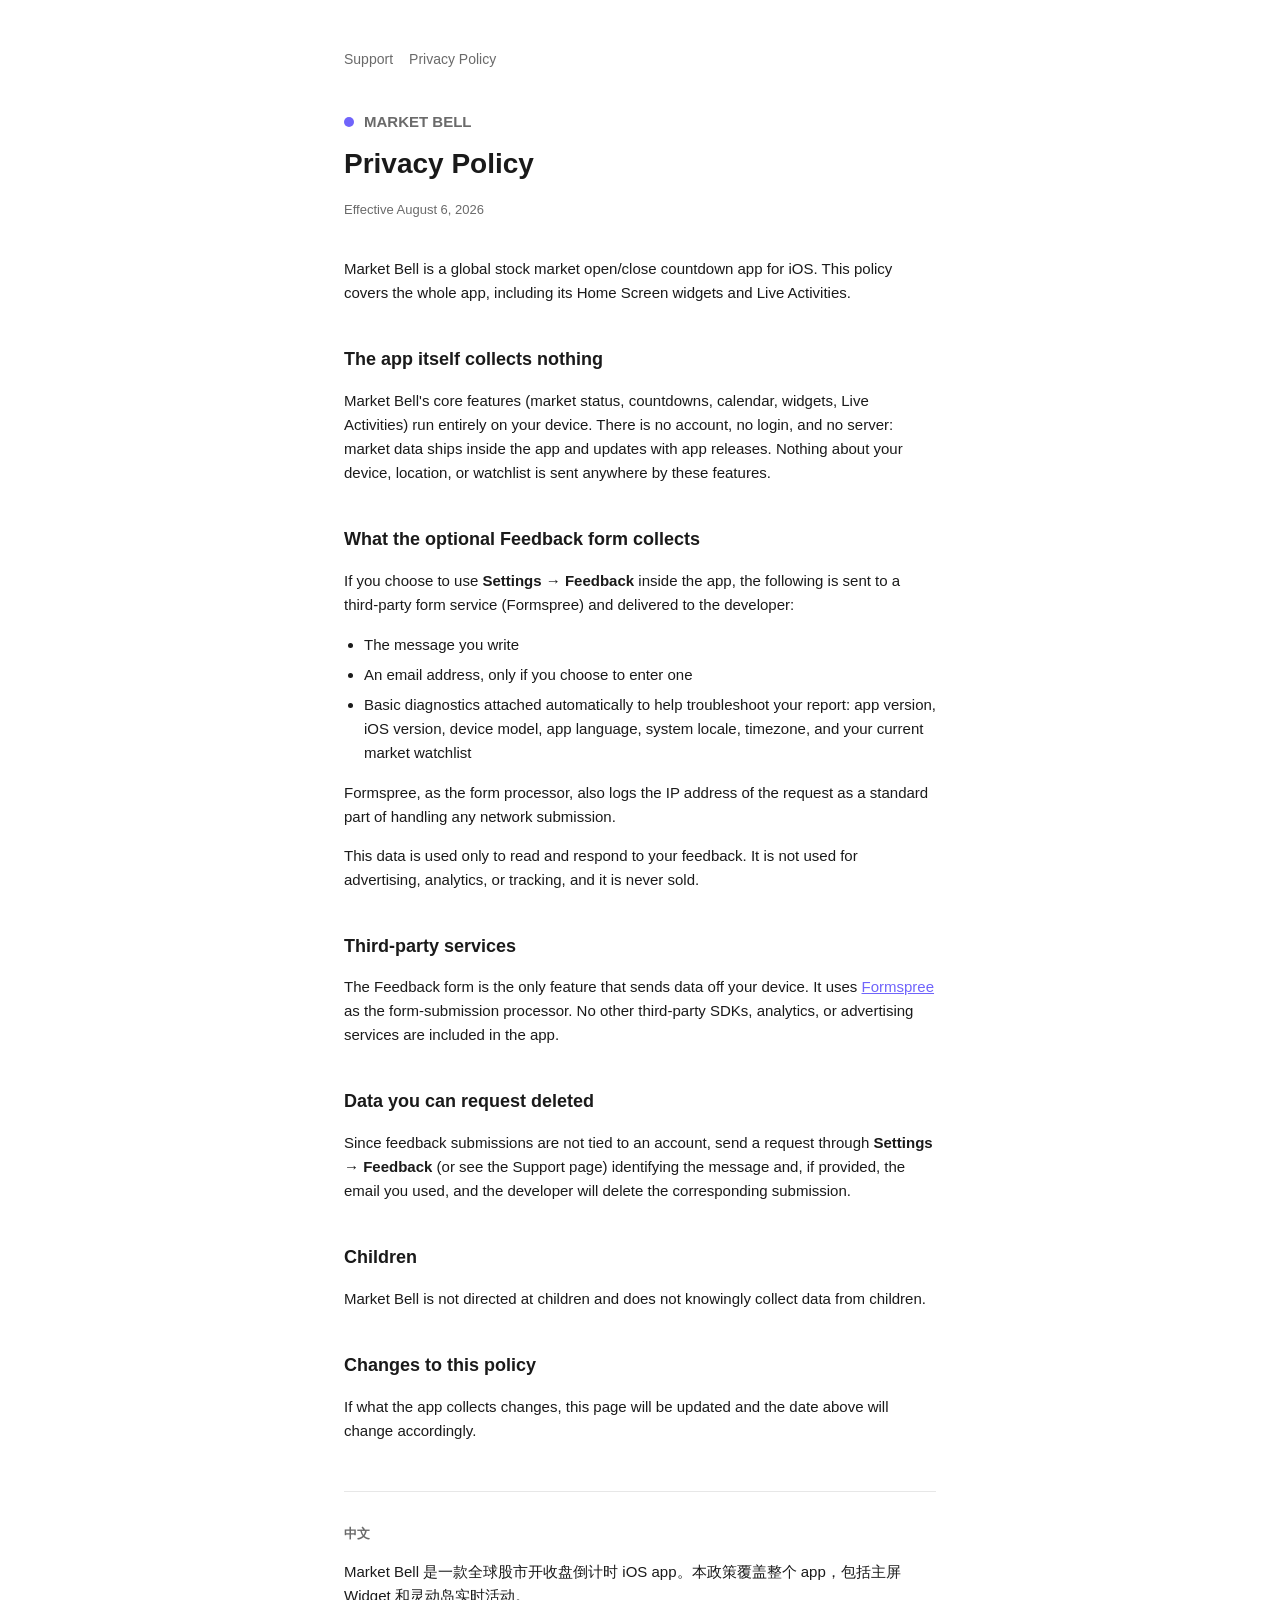
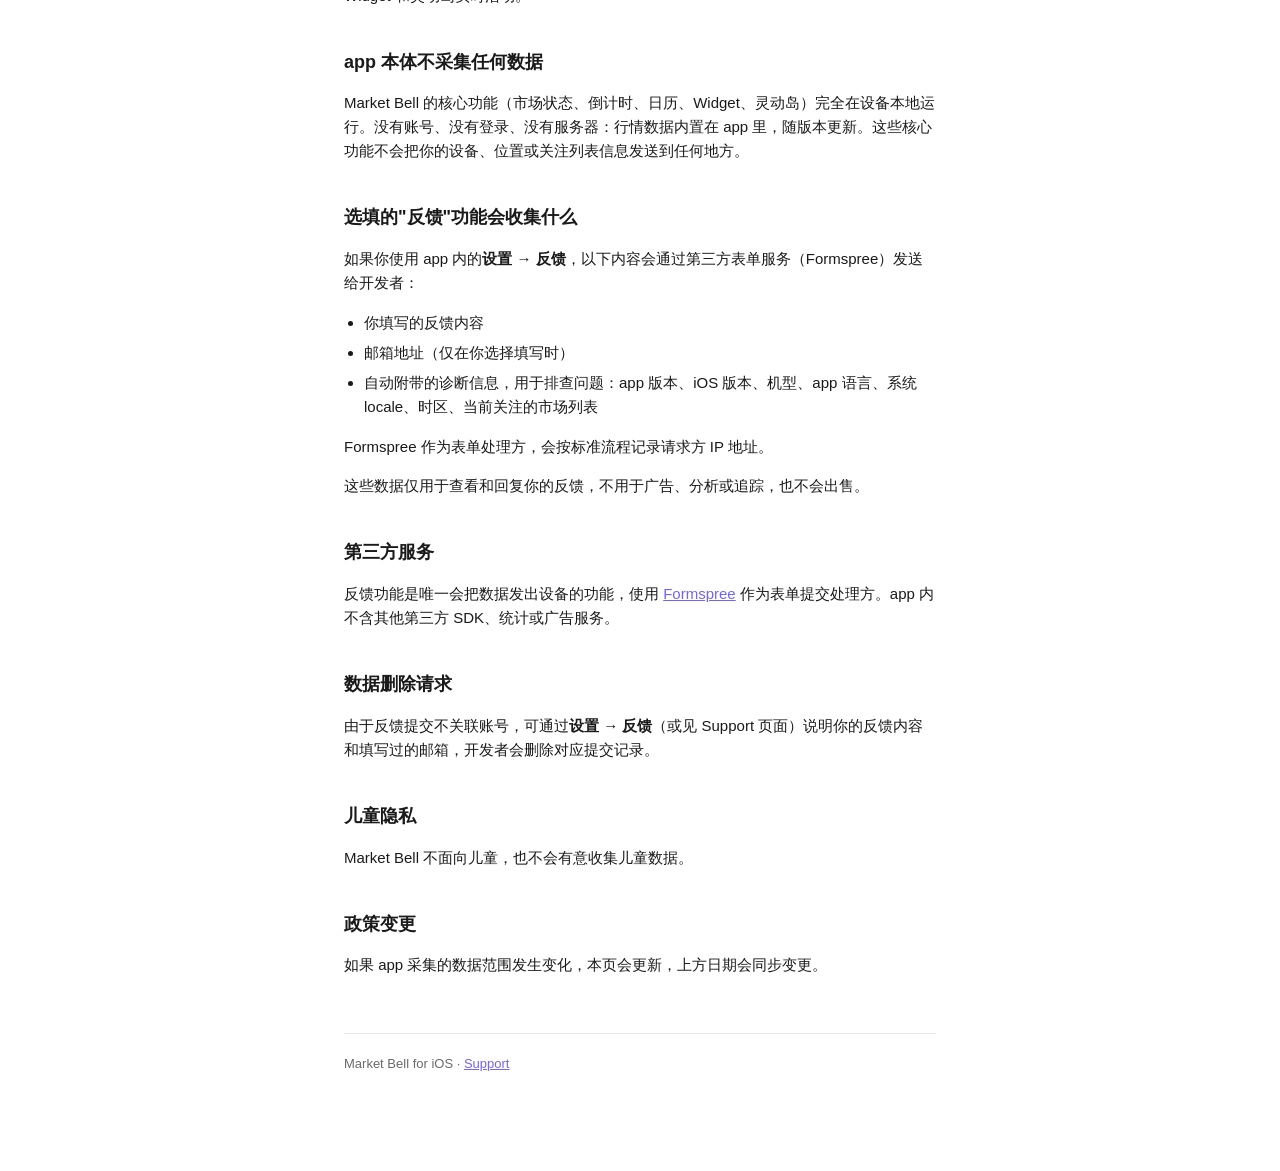
==== privacy.html @ 1024e010 "Market Bell support + privacy policy pages" ====
<!doctype html>
<html lang="en">
<head>
<meta charset="utf-8">
<meta name="viewport" content="width=device-width, initial-scale=1">
<title>Market Bell — Privacy Policy</title>
<link rel="stylesheet" href="style.css">
</head>
<body>
<div class="wrap">
  <nav class="top"><a href="index.html">Support</a><a href="privacy.html">Privacy Policy</a></nav>

  <div class="brand"><span class="dot"></span><span>MARKET BELL</span></div>
  <h1>Privacy Policy</h1>
  <p class="updated">Effective August 6, 2026</p>

  <p>Market Bell is a global stock market open/close countdown app for iOS. This policy covers the whole app, including its Home Screen widgets and Live Activities.</p>

  <h2>The app itself collects nothing</h2>
  <p>Market Bell's core features (market status, countdowns, calendar, widgets, Live Activities) run entirely on your device. There is no account, no login, and no server: market data ships inside the app and updates with app releases. Nothing about your device, location, or watchlist is sent anywhere by these features.</p>

  <h2>What the optional Feedback form collects</h2>
  <p>If you choose to use <strong>Settings → Feedback</strong> inside the app, the following is sent to a third-party form service (Formspree) and delivered to the developer:</p>
  <ul>
    <li>The message you write</li>
    <li>An email address, only if you choose to enter one</li>
    <li>Basic diagnostics attached automatically to help troubleshoot your report: app version, iOS version, device model, app language, system locale, timezone, and your current market watchlist</li>
  </ul>
  <p>Formspree, as the form processor, also logs the IP address of the request as a standard part of handling any network submission.</p>
  <p>This data is used only to read and respond to your feedback. It is not used for advertising, analytics, or tracking, and it is never sold.</p>

  <h2>Third-party services</h2>
  <p>The Feedback form is the only feature that sends data off your device. It uses <a href="https://formspree.io/legal/privacy-policy/">Formspree</a> as the form-submission processor. No other third-party SDKs, analytics, or advertising services are included in the app.</p>

  <h2>Data you can request deleted</h2>
  <p>Since feedback submissions are not tied to an account, send a request through <strong>Settings → Feedback</strong> (or see the Support page) identifying the message and, if provided, the email you used, and the developer will delete the corresponding submission.</p>

  <h2>Children</h2>
  <p>Market Bell is not directed at children and does not knowingly collect data from children.</p>

  <h2>Changes to this policy</h2>
  <p>If what the app collects changes, this page will be updated and the date above will change accordingly.</p>

  <h2 class="lang-switch">中文</h2>

  <p>Market Bell 是一款全球股市开收盘倒计时 iOS app。本政策覆盖整个 app，包括主屏 Widget 和灵动岛实时活动。</p>

  <h2>app 本体不采集任何数据</h2>
  <p>Market Bell 的核心功能（市场状态、倒计时、日历、Widget、灵动岛）完全在设备本地运行。没有账号、没有登录、没有服务器：行情数据内置在 app 里，随版本更新。这些核心功能不会把你的设备、位置或关注列表信息发送到任何地方。</p>

  <h2>选填的"反馈"功能会收集什么</h2>
  <p>如果你使用 app 内的<strong>设置 → 反馈</strong>，以下内容会通过第三方表单服务（Formspree）发送给开发者：</p>
  <ul>
    <li>你填写的反馈内容</li>
    <li>邮箱地址（仅在你选择填写时）</li>
    <li>自动附带的诊断信息，用于排查问题：app 版本、iOS 版本、机型、app 语言、系统 locale、时区、当前关注的市场列表</li>
  </ul>
  <p>Formspree 作为表单处理方，会按标准流程记录请求方 IP 地址。</p>
  <p>这些数据仅用于查看和回复你的反馈，不用于广告、分析或追踪，也不会出售。</p>

  <h2>第三方服务</h2>
  <p>反馈功能是唯一会把数据发出设备的功能，使用 <a href="https://formspree.io/legal/privacy-policy/">Formspree</a> 作为表单提交处理方。app 内不含其他第三方 SDK、统计或广告服务。</p>

  <h2>数据删除请求</h2>
  <p>由于反馈提交不关联账号，可通过<strong>设置 → 反馈</strong>（或见 Support 页面）说明你的反馈内容和填写过的邮箱，开发者会删除对应提交记录。</p>

  <h2>儿童隐私</h2>
  <p>Market Bell 不面向儿童，也不会有意收集儿童数据。</p>

  <h2>政策变更</h2>
  <p>如果 app 采集的数据范围发生变化，本页会更新，上方日期会同步变更。</p>

  <footer>Market Bell for iOS · <a href="index.html">Support</a></footer>
</div>
</body>
</html>
---- style.css ----
:root {
  color-scheme: light dark;
  --bg: #ffffff;
  --fg: #1a1a1a;
  --muted: #6a6a6a;
  --accent: #7064fb;
  --card: #f8f8f7;
  --border: #e7e7e7;
}
@media (prefers-color-scheme: dark) {
  :root {
    --bg: #111113;
    --fg: #f2f2f2;
    --muted: #9a9a9a;
    --accent: #a79bff;
    --card: #1b1b1e;
    --border: #2a2a2e;
  }
}
* { box-sizing: border-box; }
body {
  margin: 0;
  background: var(--bg);
  color: var(--fg);
  font-family: -apple-system, BlinkMacSystemFont, "Helvetica Neue", "PingFang SC", "Noto Sans", Arial, sans-serif;
  line-height: 1.6;
}
.wrap {
  max-width: 640px;
  margin: 0 auto;
  padding: 48px 24px 96px;
}
.brand {
  display: flex;
  align-items: center;
  gap: 10px;
  margin-bottom: 8px;
}
.brand .dot {
  width: 10px; height: 10px; border-radius: 50%;
  background: var(--accent);
  flex: none;
}
.brand span {
  font-weight: 600;
  font-size: 15px;
  color: var(--muted);
}
h1 {
  font-size: 28px;
  margin: 4px 0 4px;
}
.updated {
  color: var(--muted);
  font-size: 13px;
  margin-bottom: 36px;
}
h2 {
  font-size: 18px;
  margin: 36px 0 12px;
  padding-top: 4px;
}
h2.lang-switch {
  border-top: 1px solid var(--border);
  padding-top: 32px;
  margin-top: 48px;
  color: var(--muted);
  font-size: 13px;
  font-weight: 600;
  letter-spacing: 0.02em;
  text-transform: uppercase;
}
p, li { color: var(--fg); font-size: 15px; }
ul { padding-left: 20px; }
li { margin: 6px 0; }
a { color: var(--accent); }
.card {
  background: var(--card);
  border: 1px solid var(--border);
  border-radius: 14px;
  padding: 20px 22px;
  margin: 20px 0;
}
nav.top {
  margin-bottom: 40px;
  font-size: 14px;
}
nav.top a { margin-right: 16px; color: var(--muted); text-decoration: none; }
nav.top a:hover { color: var(--accent); }
footer {
  margin-top: 56px;
  padding-top: 20px;
  border-top: 1px solid var(--border);
  color: var(--muted);
  font-size: 13px;
}
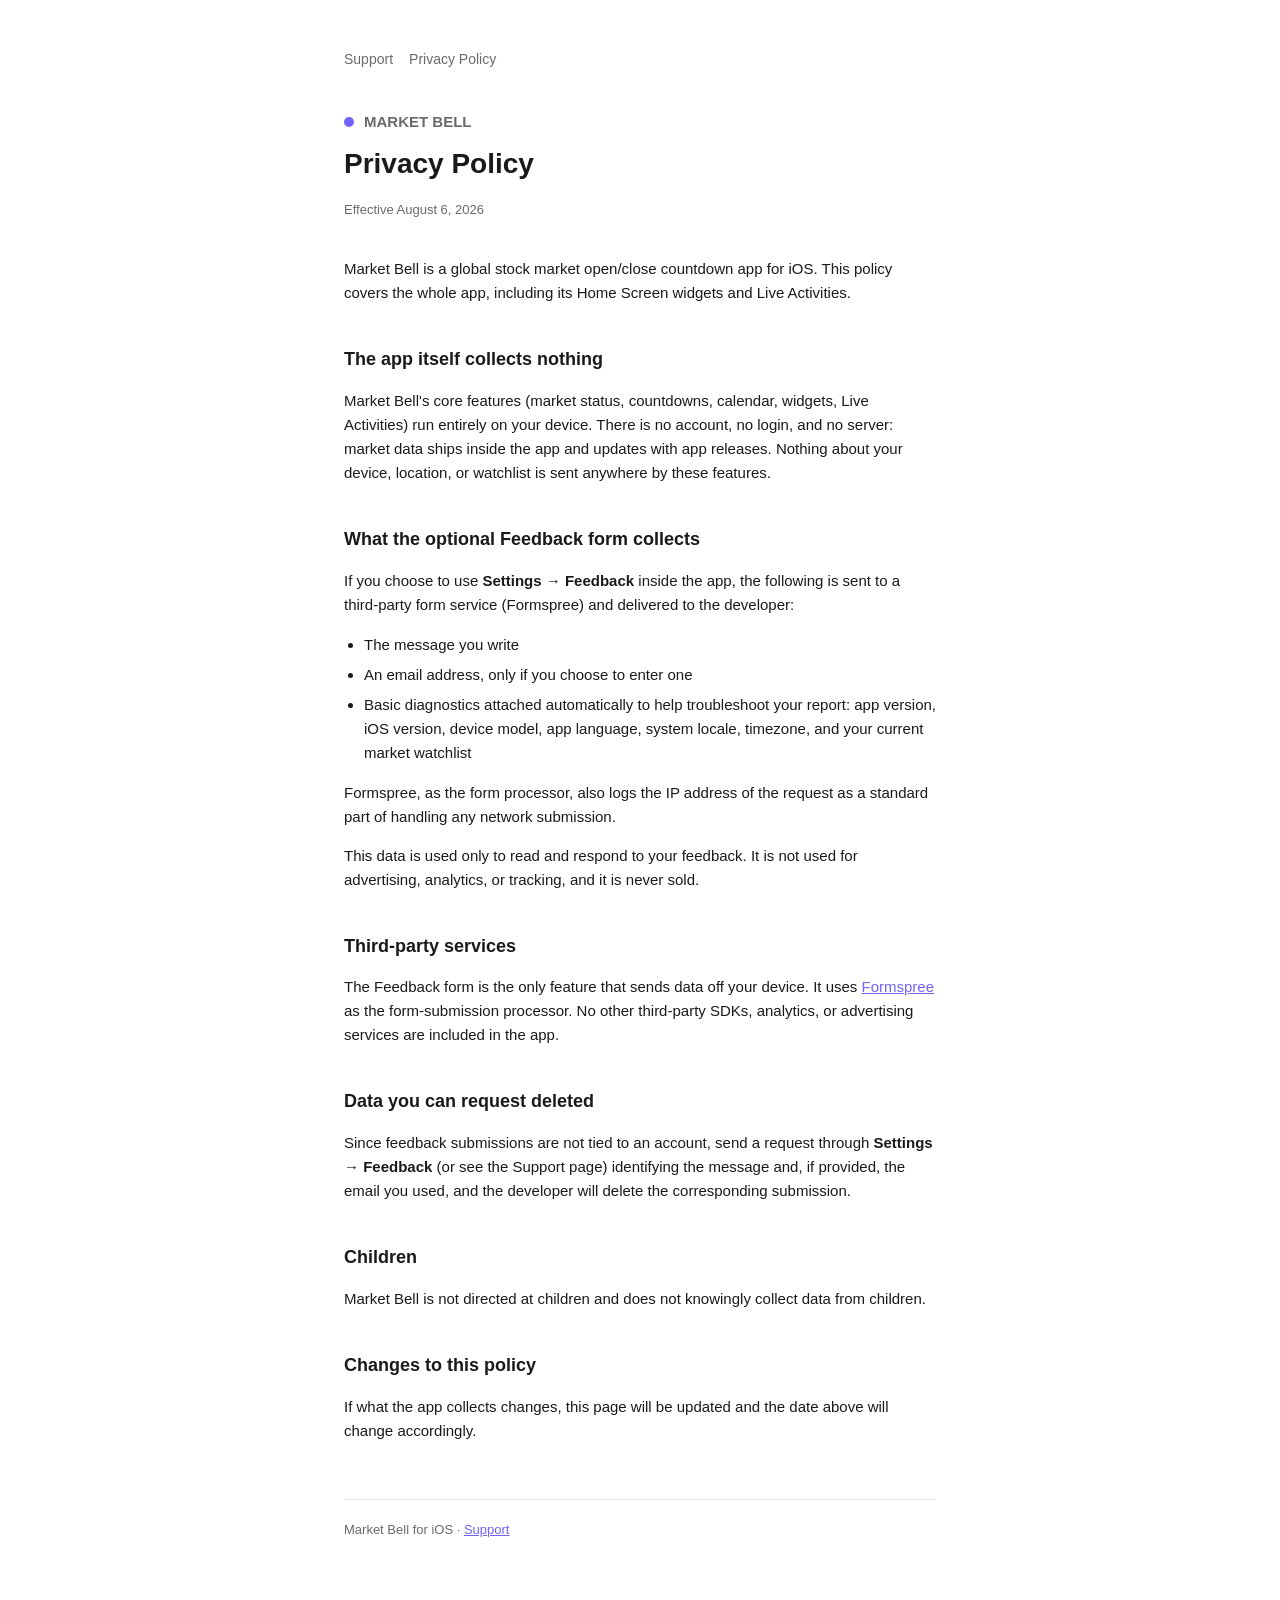
==== commit b57fb787: "Fix dot rendering (inline element ignoring width/height); English-only content" ====
--- a/privacy.html
+++ b/privacy.html
@@ -41,35 +41,6 @@
   <h2>Changes to this policy</h2>
   <p>If what the app collects changes, this page will be updated and the date above will change accordingly.</p>
 
-  <h2 class="lang-switch">中文</h2>
-
-  <p>Market Bell 是一款全球股市开收盘倒计时 iOS app。本政策覆盖整个 app，包括主屏 Widget 和灵动岛实时活动。</p>
-
-  <h2>app 本体不采集任何数据</h2>
-  <p>Market Bell 的核心功能（市场状态、倒计时、日历、Widget、灵动岛）完全在设备本地运行。没有账号、没有登录、没有服务器：行情数据内置在 app 里，随版本更新。这些核心功能不会把你的设备、位置或关注列表信息发送到任何地方。</p>
-
-  <h2>选填的"反馈"功能会收集什么</h2>
-  <p>如果你使用 app 内的<strong>设置 → 反馈</strong>，以下内容会通过第三方表单服务（Formspree）发送给开发者：</p>
-  <ul>
-    <li>你填写的反馈内容</li>
-    <li>邮箱地址（仅在你选择填写时）</li>
-    <li>自动附带的诊断信息，用于排查问题：app 版本、iOS 版本、机型、app 语言、系统 locale、时区、当前关注的市场列表</li>
-  </ul>
-  <p>Formspree 作为表单处理方，会按标准流程记录请求方 IP 地址。</p>
-  <p>这些数据仅用于查看和回复你的反馈，不用于广告、分析或追踪，也不会出售。</p>
-
-  <h2>第三方服务</h2>
-  <p>反馈功能是唯一会把数据发出设备的功能，使用 <a href="https://formspree.io/legal/privacy-policy/">Formspree</a> 作为表单提交处理方。app 内不含其他第三方 SDK、统计或广告服务。</p>
-
-  <h2>数据删除请求</h2>
-  <p>由于反馈提交不关联账号，可通过<strong>设置 → 反馈</strong>（或见 Support 页面）说明你的反馈内容和填写过的邮箱，开发者会删除对应提交记录。</p>
-
-  <h2>儿童隐私</h2>
-  <p>Market Bell 不面向儿童，也不会有意收集儿童数据。</p>
-
-  <h2>政策变更</h2>
-  <p>如果 app 采集的数据范围发生变化，本页会更新，上方日期会同步变更。</p>
-
   <footer>Market Bell for iOS · <a href="index.html">Support</a></footer>
 </div>
 </body>
--- a/style.css
+++ b/style.css
@@ -37,6 +37,7 @@
   margin-bottom: 8px;
 }
 .brand .dot {
+  display: inline-block;
   width: 10px; height: 10px; border-radius: 50%;
   background: var(--accent);
   flex: none;
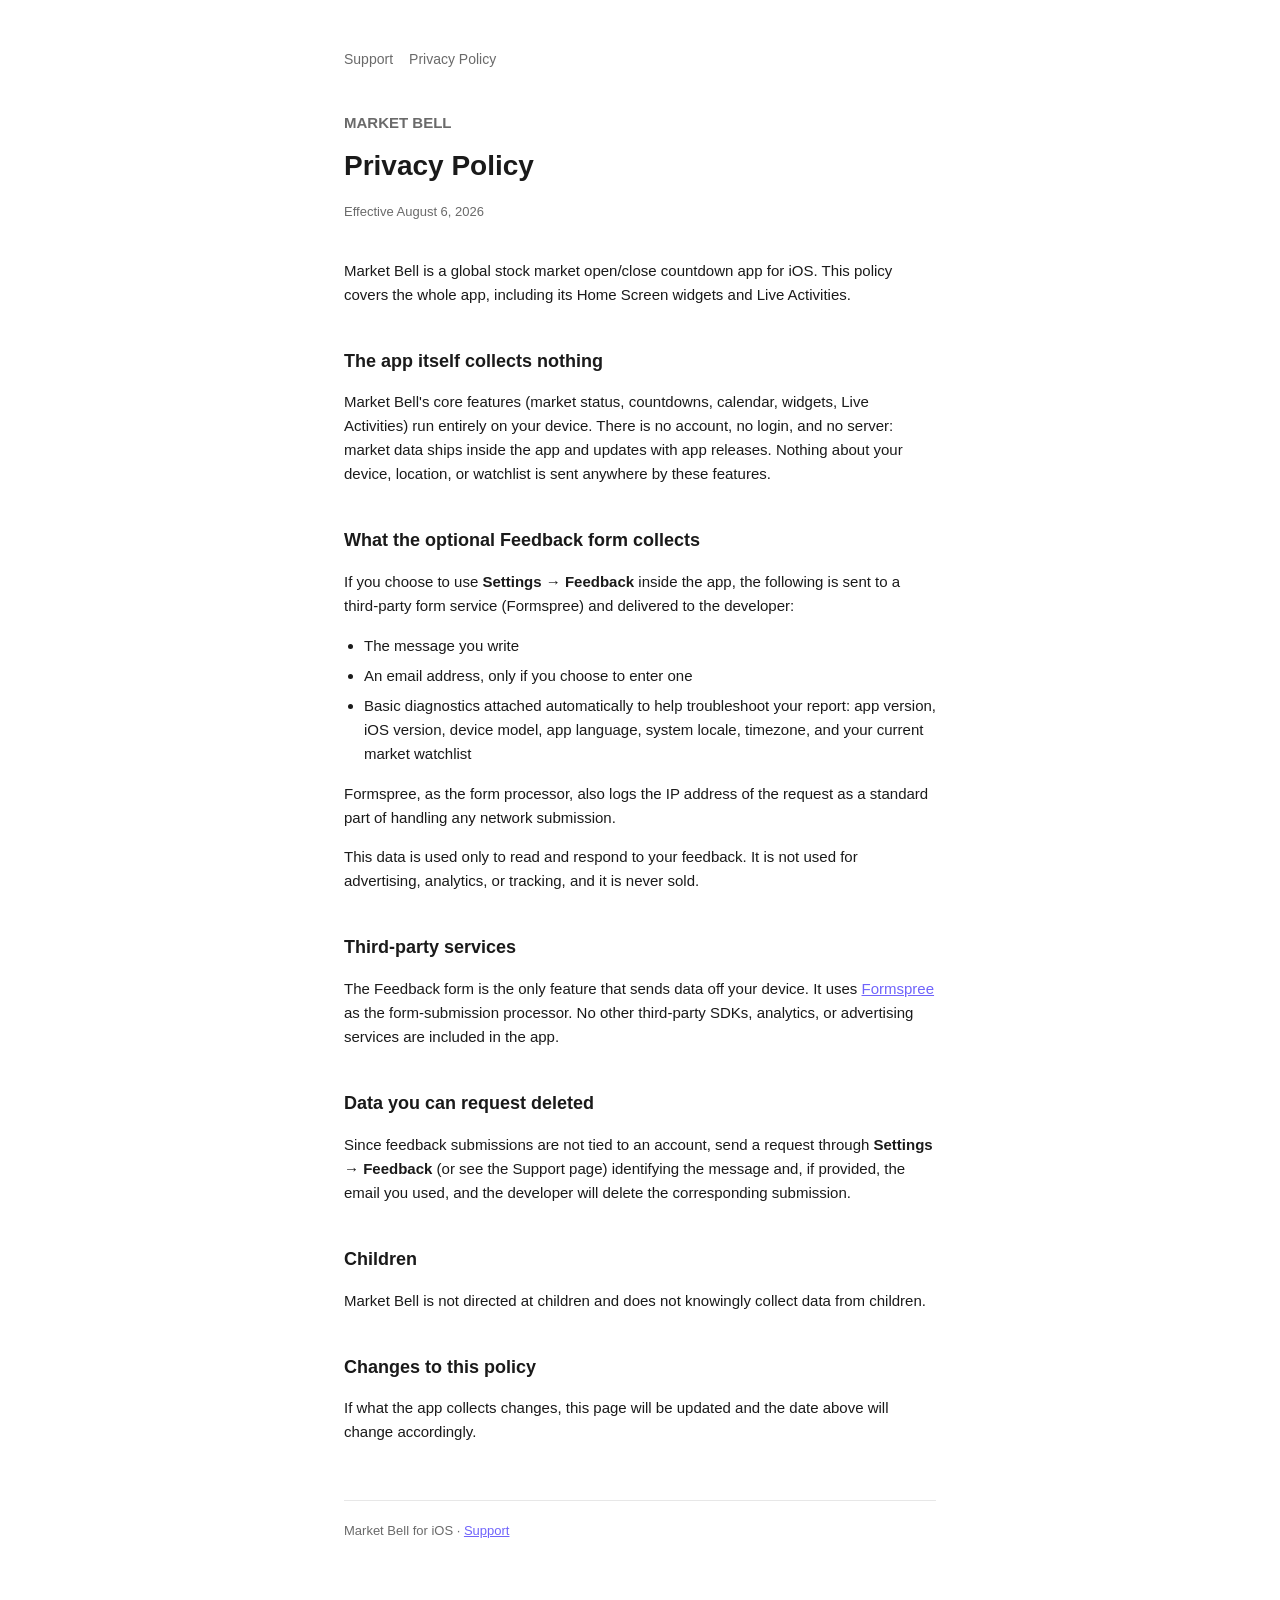
==== commit 80e6a6d8: "Remove brand dot" ====
--- a/privacy.html
+++ b/privacy.html
@@ -10,7 +10,7 @@
 <div class="wrap">
   <nav class="top"><a href="index.html">Support</a><a href="privacy.html">Privacy Policy</a></nav>
 
-  <div class="brand"><span class="dot"></span><span>MARKET BELL</span></div>
+  <div class="brand"><span>MARKET BELL</span></div>
   <h1>Privacy Policy</h1>
   <p class="updated">Effective August 6, 2026</p>
 
--- a/style.css
+++ b/style.css
@@ -31,16 +31,7 @@
   padding: 48px 24px 96px;
 }
 .brand {
-  display: flex;
-  align-items: center;
-  gap: 10px;
   margin-bottom: 8px;
-}
-.brand .dot {
-  display: inline-block;
-  width: 10px; height: 10px; border-radius: 50%;
-  background: var(--accent);
-  flex: none;
 }
 .brand span {
   font-weight: 600;
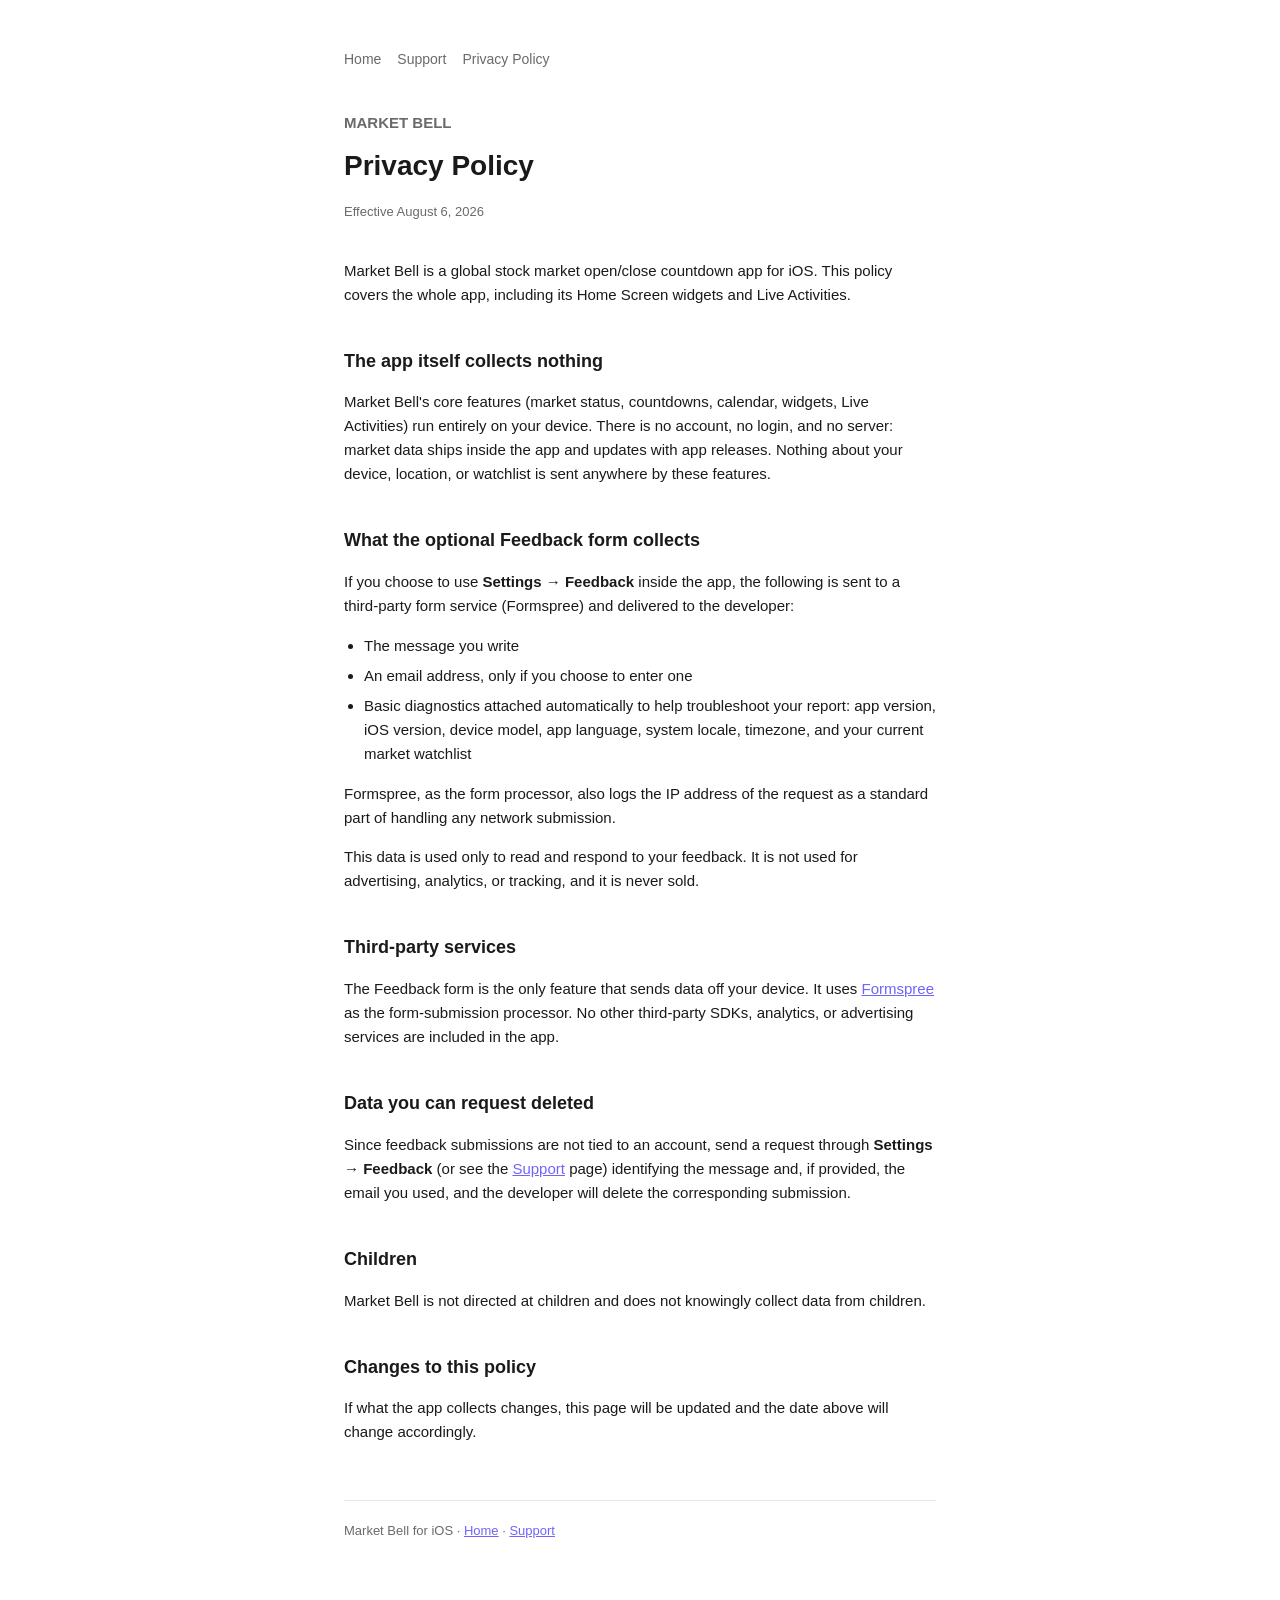
==== commit ee96b4c0: "Turn the site into a landing page and add share-preview metadata Sharing the App Store link cannot b" ====
--- a/privacy.html
+++ b/privacy.html
@@ -4,11 +4,26 @@
 <meta charset="utf-8">
 <meta name="viewport" content="width=device-width, initial-scale=1">
 <title>Market Bell — Privacy Policy</title>
+<meta name="description" content="Privacy policy for Market Bell, the global stock market open and close countdown app for iOS.">
+<link rel="canonical" href="https://artzmy.github.io/market-bell-site/privacy.html">
+<link rel="icon" href="icon.png">
+<meta property="og:type" content="website">
+<meta property="og:site_name" content="Market Bell">
+<meta property="og:url" content="https://artzmy.github.io/market-bell-site/privacy.html">
+<meta property="og:title" content="Market Bell — Privacy Policy">
+<meta property="og:description" content="What Market Bell collects (almost nothing) and what the optional in-app Feedback form sends.">
+<meta property="og:image" content="https://artzmy.github.io/market-bell-site/icon.png">
+<meta property="og:image:width" content="512">
+<meta property="og:image:height" content="512">
+<meta name="twitter:card" content="summary_large_image">
+<meta name="twitter:title" content="Market Bell — Privacy Policy">
+<meta name="twitter:description" content="What Market Bell collects (almost nothing) and what the optional in-app Feedback form sends.">
+<meta name="twitter:image" content="https://artzmy.github.io/market-bell-site/icon.png">
 <link rel="stylesheet" href="style.css">
 </head>
 <body>
 <div class="wrap">
-  <nav class="top"><a href="index.html">Support</a><a href="privacy.html">Privacy Policy</a></nav>
+  <nav class="top"><a href="./">Home</a><a href="support.html">Support</a><a href="privacy.html">Privacy Policy</a></nav>
 
   <div class="brand"><span>MARKET BELL</span></div>
   <h1>Privacy Policy</h1>
@@ -33,7 +48,7 @@
   <p>The Feedback form is the only feature that sends data off your device. It uses <a href="https://formspree.io/legal/privacy-policy/">Formspree</a> as the form-submission processor. No other third-party SDKs, analytics, or advertising services are included in the app.</p>
 
   <h2>Data you can request deleted</h2>
-  <p>Since feedback submissions are not tied to an account, send a request through <strong>Settings → Feedback</strong> (or see the Support page) identifying the message and, if provided, the email you used, and the developer will delete the corresponding submission.</p>
+  <p>Since feedback submissions are not tied to an account, send a request through <strong>Settings → Feedback</strong> (or see the <a href="support.html">Support</a> page) identifying the message and, if provided, the email you used, and the developer will delete the corresponding submission.</p>
 
   <h2>Children</h2>
   <p>Market Bell is not directed at children and does not knowingly collect data from children.</p>
@@ -41,7 +56,7 @@
   <h2>Changes to this policy</h2>
   <p>If what the app collects changes, this page will be updated and the date above will change accordingly.</p>
 
-  <footer>Market Bell for iOS · <a href="index.html">Support</a></footer>
+  <footer>Market Bell for iOS · <a href="./">Home</a> · <a href="support.html">Support</a></footer>
 </div>
 </body>
 </html>
--- a/style.css
+++ b/style.css
@@ -86,3 +86,112 @@
   color: var(--muted);
   font-size: 13px;
 }
+
+/* ---------- Landing page (index.html) ---------- */
+
+.wrap.wide { max-width: 880px; }
+
+.hero { text-align: center; padding: 8px 0 40px; }
+.hero-icon {
+  width: 96px; height: 96px;
+  border-radius: 22px;
+  display: block; margin: 0 auto 24px;
+  box-shadow: 0 6px 24px rgba(0,0,0,0.14);
+}
+.hero-title {
+  font-size: clamp(30px, 6vw, 46px);
+  line-height: 1.15;
+  letter-spacing: -0.02em;
+  margin: 0 0 16px;
+}
+.hero-sub {
+  color: var(--muted);
+  font-size: 17px;
+  max-width: 30em;
+  margin: 0 auto 28px;
+}
+.cta { margin: 0; }
+.btn {
+  display: inline-block;
+  background: var(--accent);
+  color: #fff;
+  text-decoration: none;
+  font-weight: 600;
+  font-size: 16px;
+  padding: 13px 26px;
+  border-radius: 999px;
+}
+.btn:hover { filter: brightness(1.08); }
+.cta-note { color: var(--muted); font-size: 13px; margin-top: 14px; }
+.cta-bottom { text-align: center; margin: 40px 0 8px; }
+
+/* Illustrative market list */
+.mock {
+  border: 1px solid var(--border);
+  border-radius: 16px;
+  overflow: hidden;
+  background: var(--card);
+  margin: 8px 0 56px;
+}
+.mock-row {
+  display: grid;
+  grid-template-columns: 44px 1fr auto auto;
+  align-items: center;
+  gap: 12px;
+  padding: 14px 18px;
+  border-top: 1px solid var(--border);
+}
+.mock-row:first-child { border-top: 0; }
+.mock-flag {
+  font-size: 12px; font-weight: 700; letter-spacing: 0.04em;
+  color: var(--muted);
+}
+.mock-name { font-size: 15px; font-weight: 600; }
+.mock-name em {
+  display: block;
+  font-style: normal; font-weight: 400;
+  font-size: 12px; color: var(--muted);
+}
+.mock-state {
+  font-size: 11px; font-weight: 700;
+  text-transform: uppercase; letter-spacing: 0.04em;
+  padding: 3px 9px; border-radius: 999px;
+  border: 1px solid var(--border);
+  color: var(--muted);
+  white-space: nowrap;
+}
+.mock-state.open { color: #0a7a34; border-color: #0a7a3444; background: #0a7a3412; }
+.mock-state.lunch { color: #a8630a; border-color: #a8630a44; background: #a8630a12; }
+@media (prefers-color-scheme: dark) {
+  .mock-state.open { color: #4ad07f; border-color: #4ad07f44; background: #4ad07f14; }
+  .mock-state.lunch { color: #e5b567; border-color: #e5b56744; background: #e5b56714; }
+}
+.mock-time {
+  font-variant-numeric: tabular-nums;
+  font-size: 14px; color: var(--fg);
+  white-space: nowrap;
+}
+
+.section-title {
+  font-size: 13px; font-weight: 600;
+  text-transform: uppercase; letter-spacing: 0.06em;
+  color: var(--muted);
+  margin: 0 0 20px;
+}
+.grid {
+  display: grid;
+  grid-template-columns: repeat(auto-fit, minmax(260px, 1fr));
+  gap: 24px 32px;
+}
+.feat h3 { font-size: 16px; margin: 0 0 6px; }
+.feat p { color: var(--muted); font-size: 14px; margin: 0; }
+
+.features, .markets { margin-bottom: 52px; }
+.market-list { color: var(--muted); font-size: 15px; margin: 0; }
+.closing { margin-bottom: 8px; }
+.closing p:last-child { margin-bottom: 0; }
+
+@media (max-width: 560px) {
+  .mock-row { grid-template-columns: 34px 1fr auto; row-gap: 4px; }
+  .mock-time { grid-column: 2 / -1; font-size: 13px; color: var(--muted); }
+}
